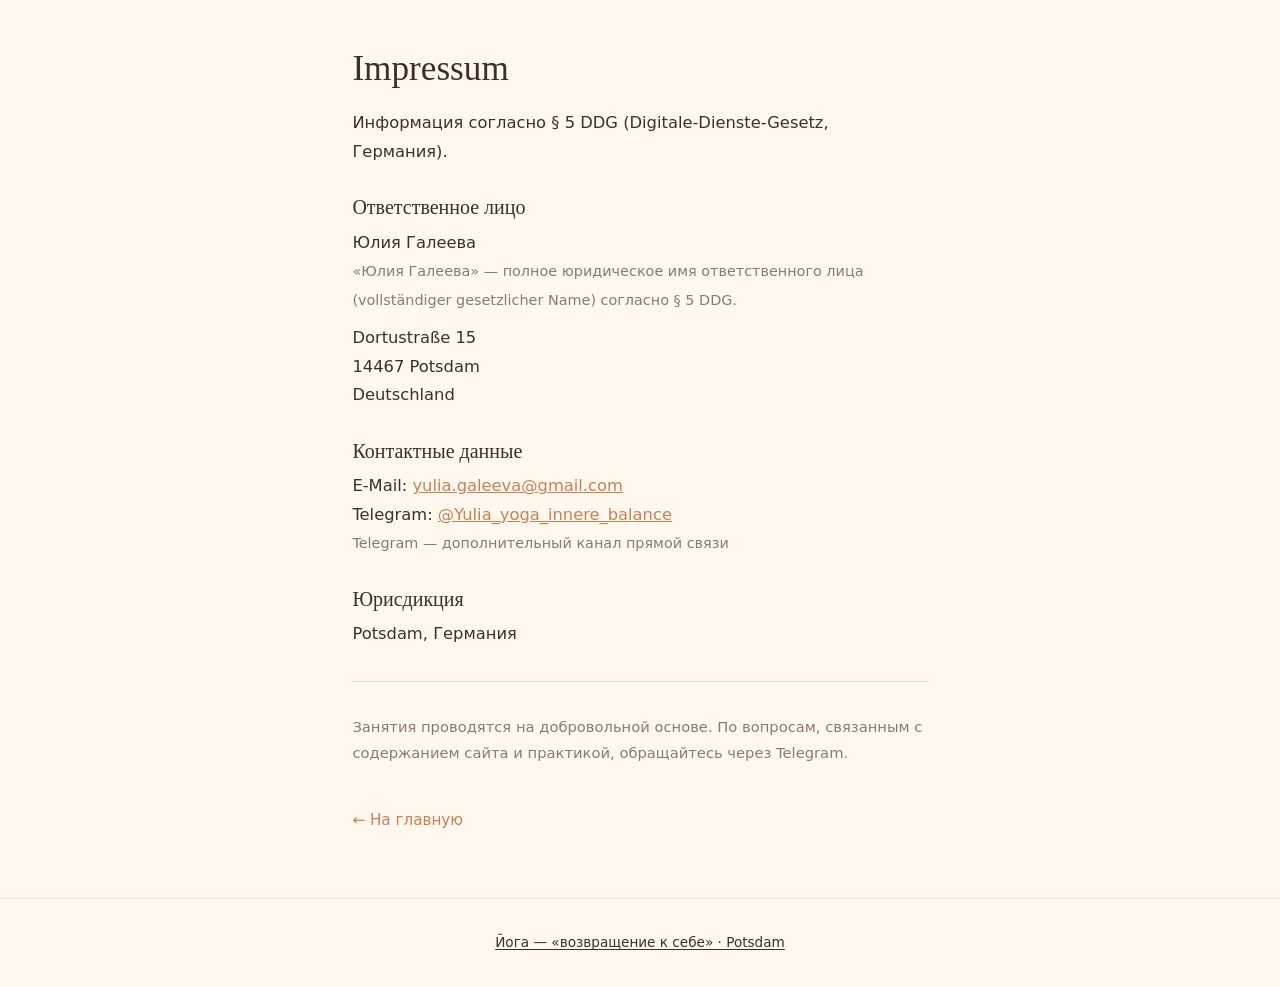
==== impressum.html @ 1c37fc99 "fix: remove Google Fonts CDN links from impressum.html (fonts already self-hosted)" ====
<!DOCTYPE html>
<html lang="de">
<head>
<meta charset="UTF-8">
<meta name="viewport" content="width=device-width, initial-scale=1.0">
<title>Impressum — Йога — возвращение к себе · Potsdam</title>
<meta name="description" content="Юридическая информация (Impressum) сайта йога-практики в Потсдаме.">

<style>
  :root{
    --bg:#FFF8EF;
    --card:#F7EDE1;
    --ink:#3D2F28;
    --muted:#8a7a6e;
    --accent:#C98153;
    --white:#FFFFFF;
    --serif:'Cormorant Garamond', Georgia, serif;
    --sans:'Inter', system-ui, -apple-system, 'Segoe UI', sans-serif;
  }
  *{box-sizing:border-box;margin:0;padding:0;}
  html{scroll-behavior:smooth;}
  body{
    background:var(--bg);
    color:var(--ink);
    font-family:var(--sans);
    font-size:1.02rem;
    line-height:1.75;
    -webkit-font-smoothing:antialiased;
    display:flex;
    flex-direction:column;
    min-height:100vh;
  }
  main{
    flex:1;
    max-width:620px;
    margin:0 auto;
    padding:3rem 1.4rem 4rem;
  }
  h1{
    font-family:var(--serif);
    font-weight:500;
    font-size:clamp(1.6rem,3.5vw,2.2rem);
    line-height:1.2;
    margin-bottom:1.2rem;
    color:var(--ink);
  }
  h2{
    font-family:var(--serif);
    font-weight:500;
    font-size:1.25rem;
    line-height:1.2;
    margin-top:1.8rem;
    margin-bottom:0.5rem;
    color:var(--ink);
  }
  p{margin:0.6rem 0;color:var(--ink);}
  .meta{color:var(--muted);font-size:0.9rem;}
  hr{
    border:none;
    border-top:1px solid rgba(201,129,83,.25);
    margin:2rem 0;
  }
  .back-link{
    display:inline-block;
    margin-top:2rem;
    color:var(--accent);
    text-decoration:none;
    font-size:0.95rem;
    font-weight:500;
  }
  .back-link:hover{text-decoration:underline;}
  .legal-note{
    background:var(--card);
    border-radius:12px;
    padding:1.2rem 1.5rem;
    margin-top:2rem;
    font-size:0.92rem;
    color:var(--muted);
  }
  footer{
    text-align:center;
    padding:2rem 1rem;
    font-size:0.85rem;
    color:var(--muted);
    border-top:1px solid rgba(201,129,83,.2);
  }
  footer a{
    color:var(--ink);
    text-decoration:underline;
    text-underline-offset:0.18em;
  }
  footer a:hover{color:var(--accent);}
  footer a:focus-visible{
    outline:2px solid var(--accent);
    outline-offset:3px;
  }

  @media(max-width:500px){
    main{padding:2rem 1.2rem 3rem;}
  }
</style>
</head>
<body>

<main>
  <h1>Impressum</h1>

  <p>Информация согласно §&nbsp;5 DDG (Digitale-Dienste-Gesetz, Германия).</p>

  <h2>Ответственное лицо</h2>
  <p>
    Юлия Галеева<br>
    <span class="meta">«Юлия Галеева» — полное юридическое имя ответственного лица (vollständiger gesetzlicher Name) согласно §&nbsp;5 DDG.</span>
  </p>
  <p>
    Dortustraße 15<br>
    14467 Potsdam<br>
    Deutschland
  </p>

  <h2>Контактные данные</h2>
  <p>
    E-Mail: <a href="mailto:yulia.galeeva@gmail.com" style="color:var(--accent);">yulia.galeeva@gmail.com</a><br>
    Telegram: <a href="https://t.me/Yulia_yoga_innere_balance" style="color:var(--accent);">@Yulia_yoga_innere_balance</a><br>
    <span class="meta">Telegram — дополнительный канал прямой связи</span>
  </p>

  <h2>Юрисдикция</h2>
  <p>Potsdam, Германия</p>

  <hr>

  <p style="font-size:0.92rem;color:var(--muted);">
    Занятия проводятся на добровольной основе. По вопросам, связанным с содержанием сайта и практикой, обращайтесь через Telegram.
  </p>

  <a class="back-link" href="index.html">← На главную</a>
</main>

<footer>
  <a href="index.html">Йога — «возвращение к себе» · Potsdam</a>
</footer>

</body>
</html>
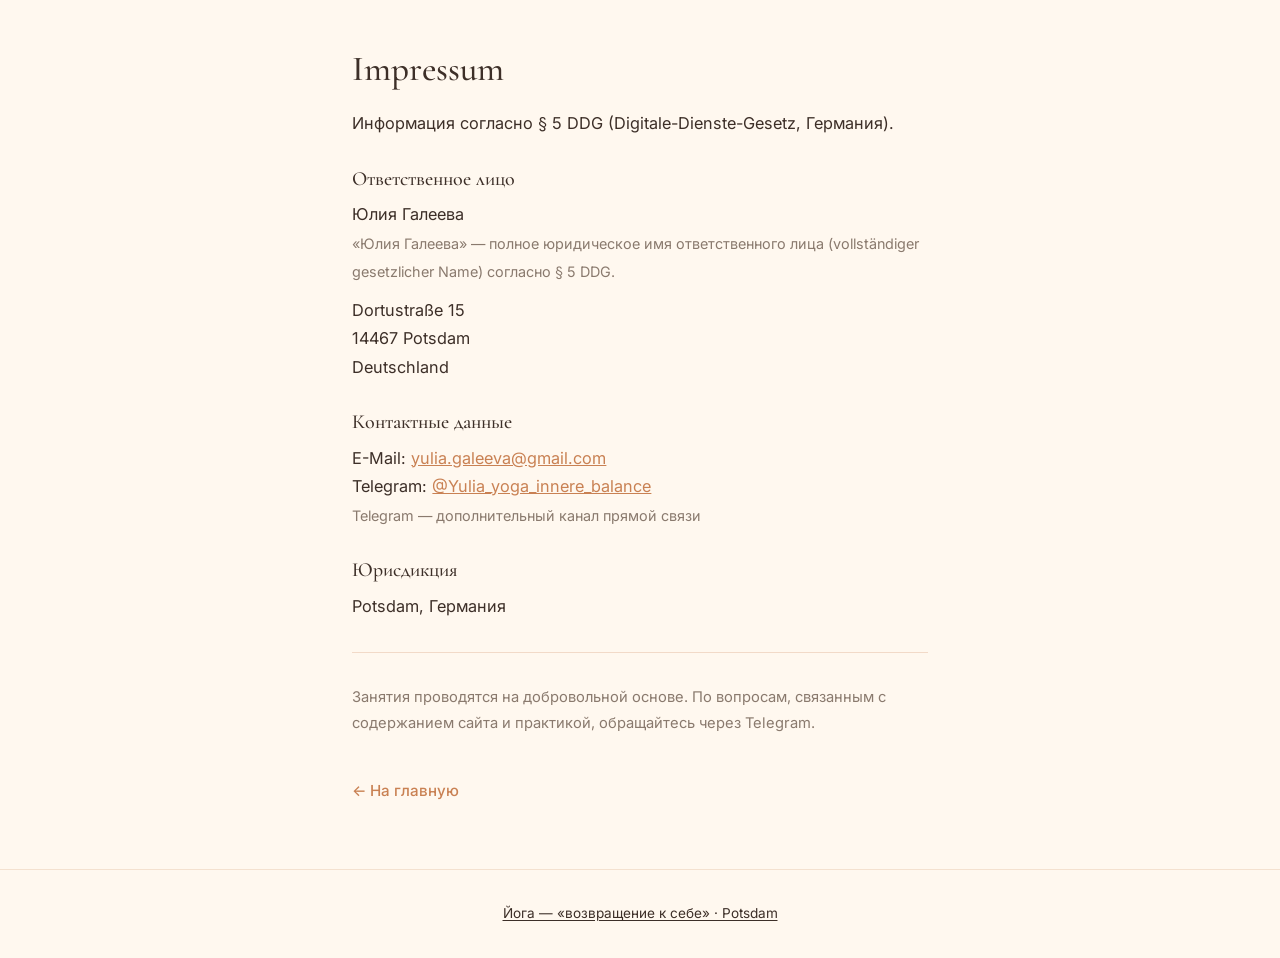
==== commit b9cba712: "Merge remote-tracking branch 'origin/main' into chore/59-qa-ci # Conflicts: #	_qa_varcheck.py" ====
--- a/impressum.html
+++ b/impressum.html
@@ -5,7 +5,9 @@
 <meta name="viewport" content="width=device-width, initial-scale=1.0">
 <title>Impressum — Йога — возвращение к себе · Potsdam</title>
 <meta name="description" content="Юридическая информация (Impressum) сайта йога-практики в Потсдаме.">
-
+<link rel="preconnect" href="https://fonts.googleapis.com">
+<link rel="preconnect" href="https://fonts.gstatic.com" crossorigin>
+<link href="https://fonts.googleapis.com/css2?family=Cormorant+Garamond:ital,wght@0,400;0,500;0,600;1,400;1,500&family=Inter:wght@400;500;600&display=swap" rel="stylesheet">
 <style>
   :root{
     --bg:#FFF8EF;
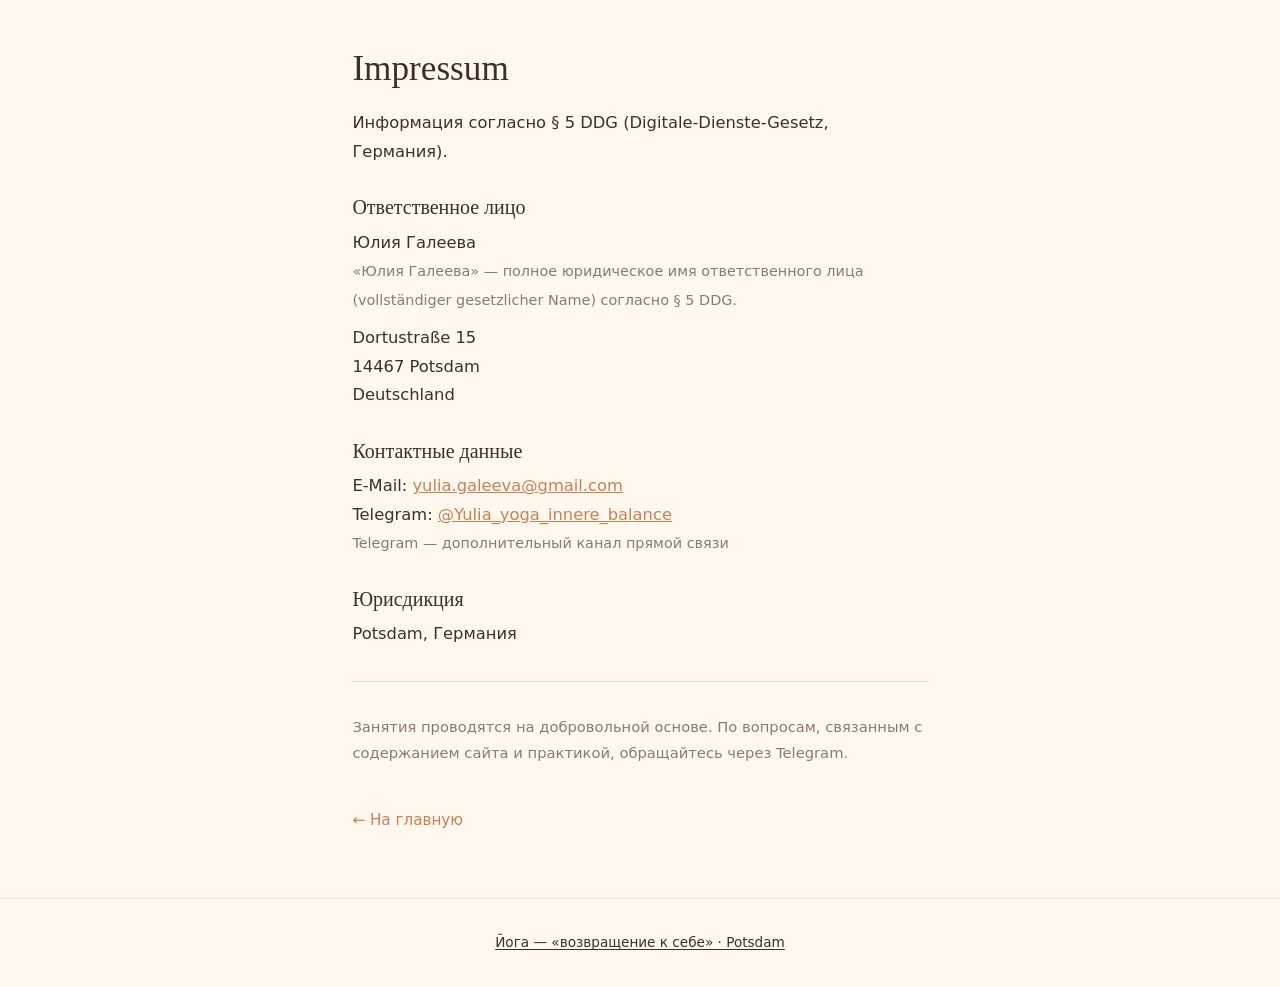
==== commit 967a7be2: "chore: add Privacy Notice page and footer link (Closes #46) (#66) * feat: add Privacy Notice page an" ====
--- a/impressum.html
+++ b/impressum.html
@@ -5,9 +5,7 @@
 <meta name="viewport" content="width=device-width, initial-scale=1.0">
 <title>Impressum — Йога — возвращение к себе · Potsdam</title>
 <meta name="description" content="Юридическая информация (Impressum) сайта йога-практики в Потсдаме.">
-<link rel="preconnect" href="https://fonts.googleapis.com">
-<link rel="preconnect" href="https://fonts.gstatic.com" crossorigin>
-<link href="https://fonts.googleapis.com/css2?family=Cormorant+Garamond:ital,wght@0,400;0,500;0,600;1,400;1,500&family=Inter:wght@400;500;600&display=swap" rel="stylesheet">
+
 <style>
   :root{
     --bg:#FFF8EF;
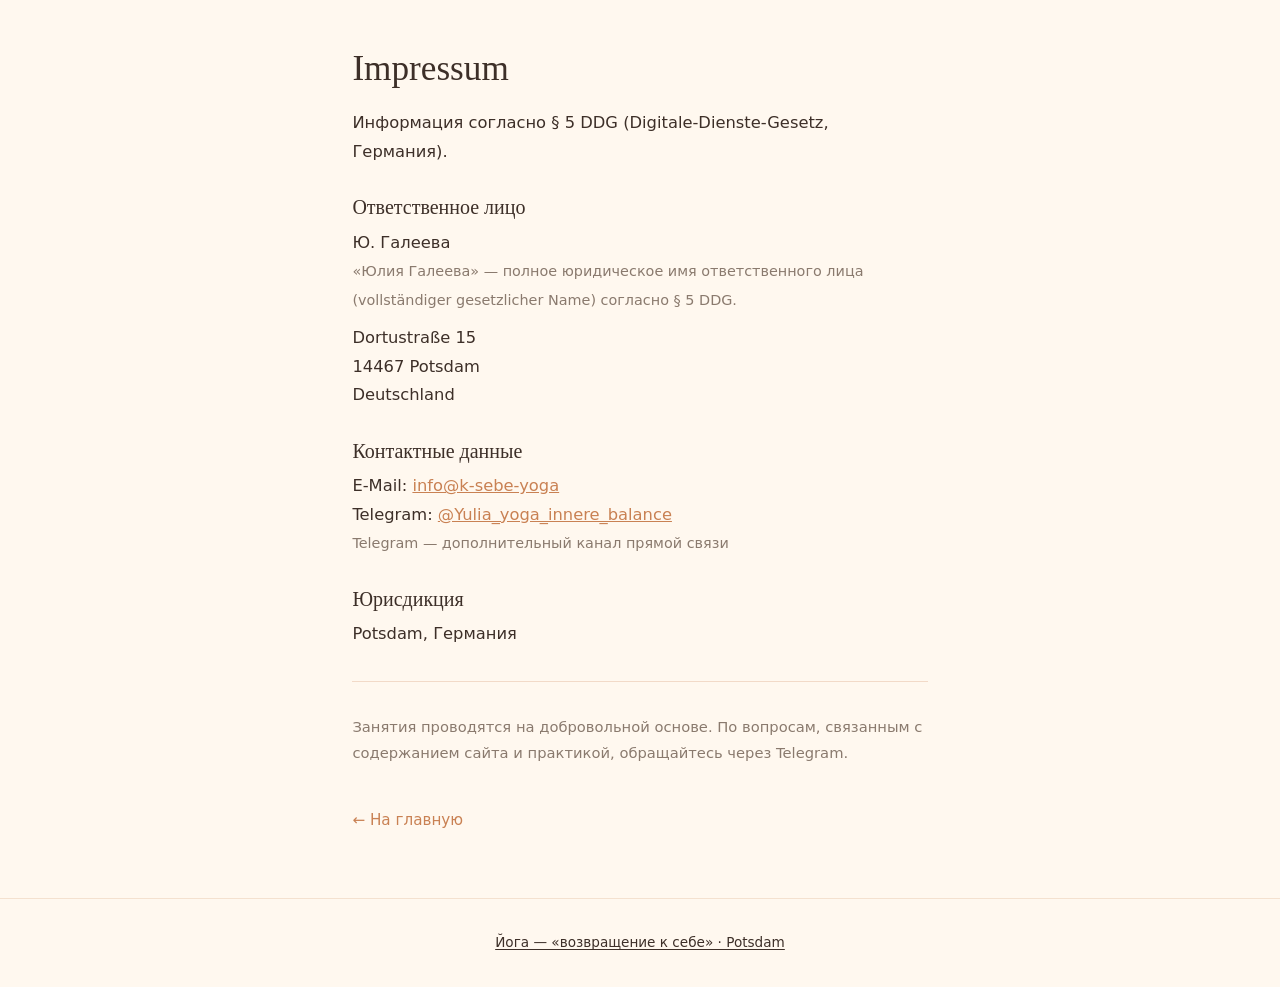
==== commit bd82bd6e: "fix: remove personal names from public-facing pages Co-authored-by: Cursor <cursoragent@cursor.com>" ====
--- a/impressum.html
+++ b/impressum.html
@@ -109,7 +109,7 @@
 
   <h2>Ответственное лицо</h2>
   <p>
-    Юлия Галеева<br>
+    Ю. Галеева<br>
     <span class="meta">«Юлия Галеева» — полное юридическое имя ответственного лица (vollständiger gesetzlicher Name) согласно §&nbsp;5 DDG.</span>
   </p>
   <p>
@@ -120,7 +120,7 @@
 
   <h2>Контактные данные</h2>
   <p>
-    E-Mail: <a href="mailto:yulia.galeeva@gmail.com" style="color:var(--accent);">yulia.galeeva@gmail.com</a><br>
+    E-Mail: <a href="mailto:info@k-sebe-yoga" style="color:var(--accent);">info@k-sebe-yoga</a><br>
     Telegram: <a href="https://t.me/Yulia_yoga_innere_balance" style="color:var(--accent);">@Yulia_yoga_innere_balance</a><br>
     <span class="meta">Telegram — дополнительный канал прямой связи</span>
   </p>
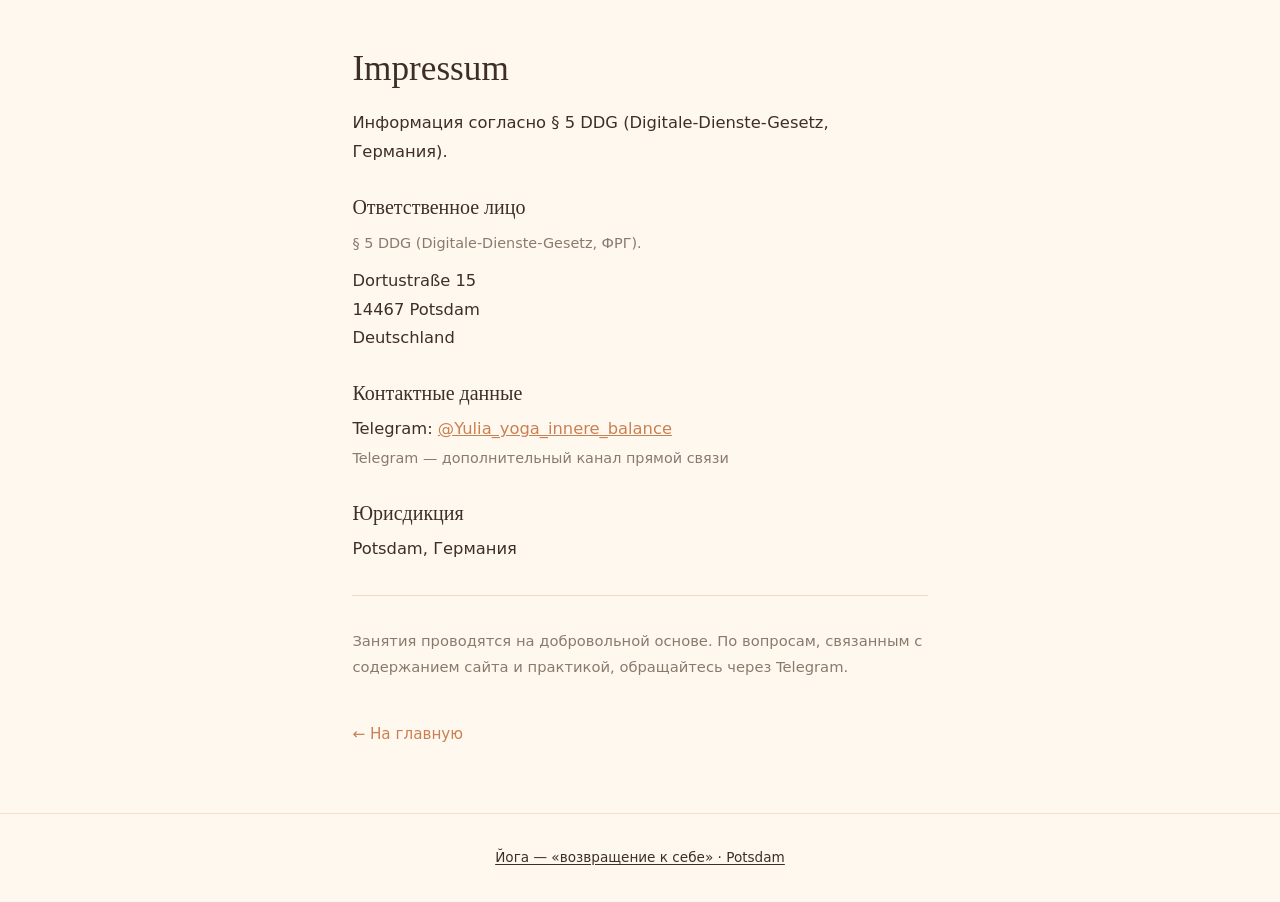
==== commit 3f1cd9dc: "fix: remove personal names and email from public pages Remove Юлия Галеева, Yulia, and personal emai" ====
--- a/impressum.html
+++ b/impressum.html
@@ -109,8 +109,7 @@
 
   <h2>Ответственное лицо</h2>
   <p>
-    Ю. Галеева<br>
-    <span class="meta">«Юлия Галеева» — полное юридическое имя ответственного лица (vollständiger gesetzlicher Name) согласно §&nbsp;5 DDG.</span>
+    <span class="meta">§&nbsp;5 DDG (Digitale-Dienste-Gesetz, ФРГ).</span>
   </p>
   <p>
     Dortustraße 15<br>
@@ -120,7 +119,6 @@
 
   <h2>Контактные данные</h2>
   <p>
-    E-Mail: <a href="mailto:info@k-sebe-yoga" style="color:var(--accent);">info@k-sebe-yoga</a><br>
     Telegram: <a href="https://t.me/Yulia_yoga_innere_balance" style="color:var(--accent);">@Yulia_yoga_innere_balance</a><br>
     <span class="meta">Telegram — дополнительный канал прямой связи</span>
   </p>
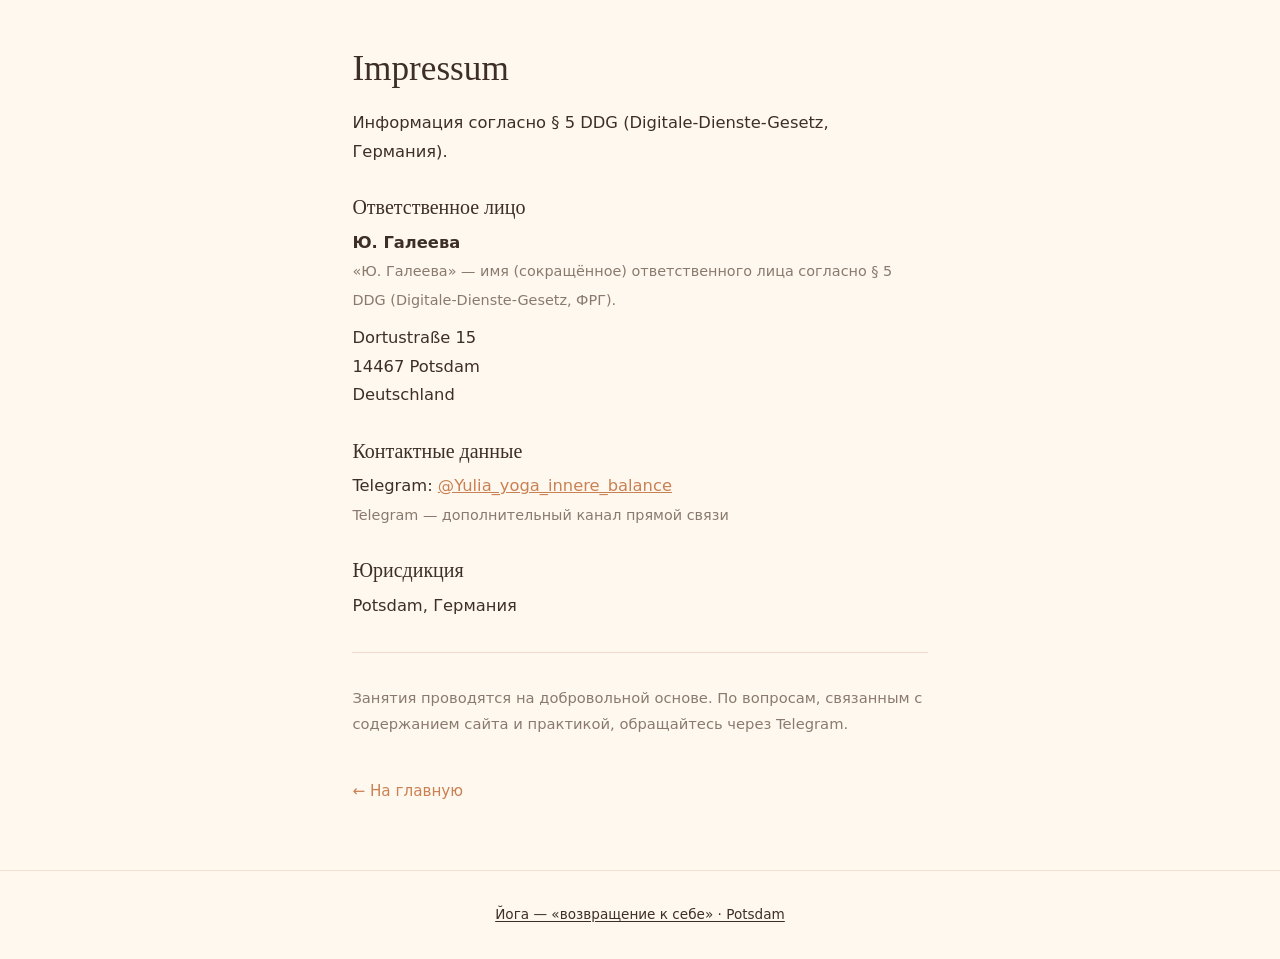
==== commit e8b74395: "fix: restore operator name in Impressum (§5 DDG compliance) Restore the responsible person name usin" ====
--- a/impressum.html
+++ b/impressum.html
@@ -109,7 +109,8 @@
 
   <h2>Ответственное лицо</h2>
   <p>
-    <span class="meta">§&nbsp;5 DDG (Digitale-Dienste-Gesetz, ФРГ).</span>
+    <strong>Ю. Галеева</strong><br>
+    <span class="meta">«Ю. Галеева» — имя (сокращённое) ответственного лица согласно §&nbsp;5 DDG (Digitale-Dienste-Gesetz, ФРГ).</span>
   </p>
   <p>
     Dortustraße 15<br>
